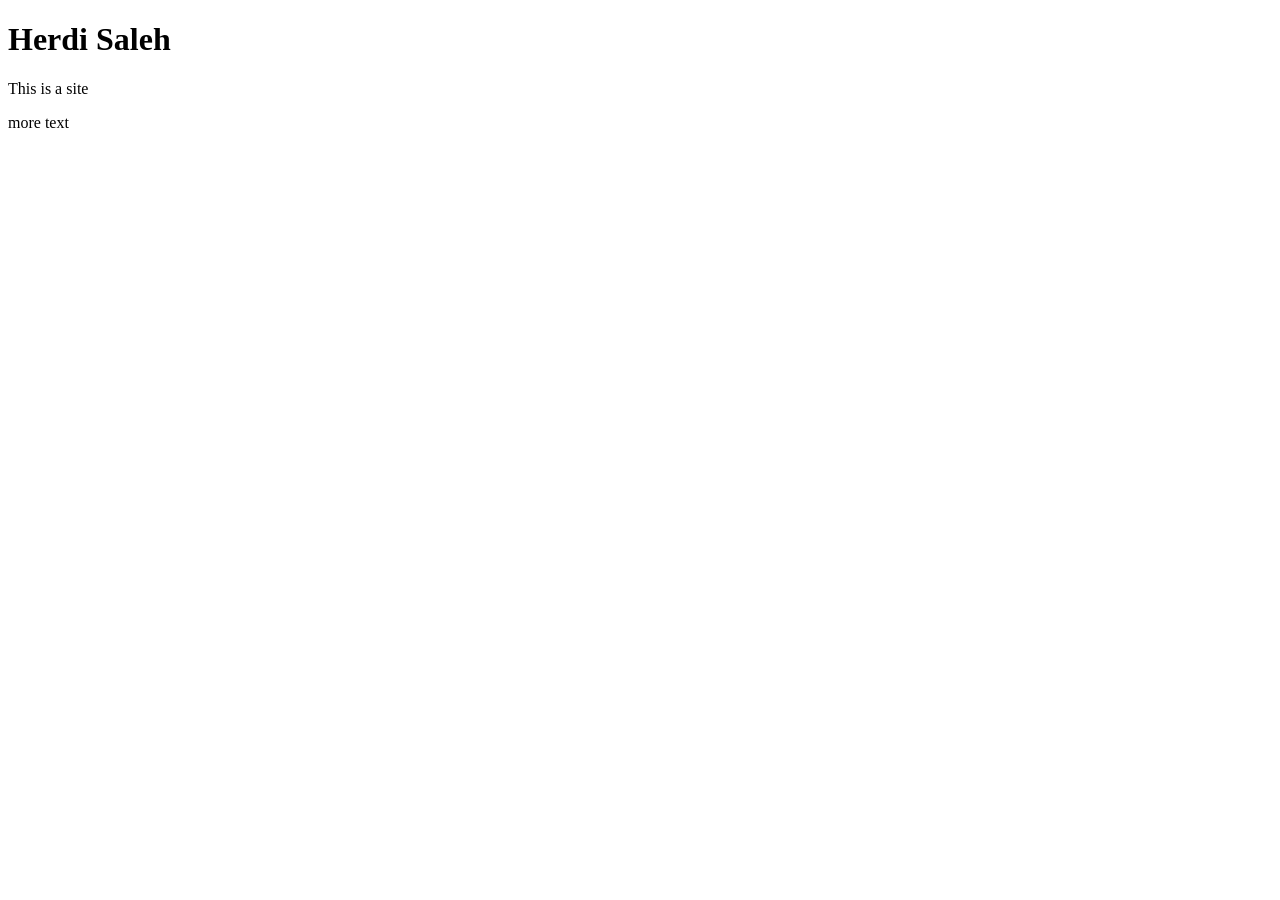
==== docs/index.html @ 2785ae4b "Initial hakyll template" ====
<!DOCTYPE HTML>

<html>
    <head>
        <title>
            Herdi
        </title>
    </head>
    <body>
        <h1>
            Herdi Saleh
        </h1>
        <p>
            This is a site
        </p>
        <p>
            more text
        </p>
    </body>
</html>
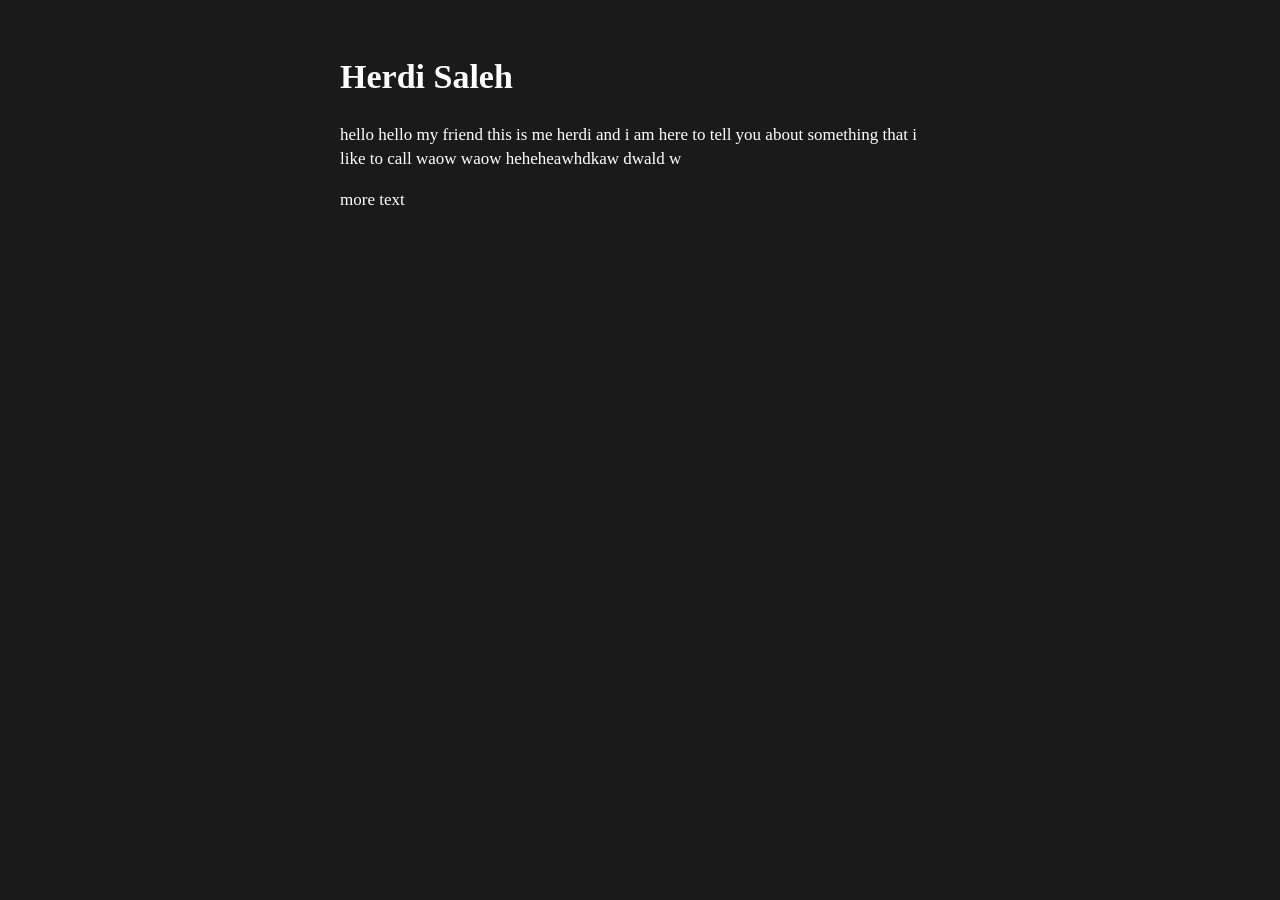
==== commit 01a9f193: "Setup Clay with Hakyll" ====
--- a/docs/index.html
+++ b/docs/index.html
@@ -5,16 +5,19 @@
         <title>
             Herdi
         </title>
+        <link rel="stylesheet" type="text/css" href="style.css">
     </head>
     <body>
-        <h1>
-            Herdi Saleh
-        </h1>
-        <p>
-            This is a site
-        </p>
-        <p>
-            more text
-        </p>
+        <main>
+            <h1>
+                Herdi Saleh
+            </h1>
+            <p>
+                hello hello my friend this is me herdi and i am here to tell you about something that i like to call waow waow heheheawhdkaw dwald w
+            </p>
+            <p>
+                more text
+            </p>
+        </main>
     </body>
 </html>
--- a/docs/style.css
+++ b/docs/style.css
@@ -0,0 +1,15 @@
+
+body
+{
+  background  : #1a1a1a;
+  color       : #ffffff;
+  display     : flex;
+  line-height : 1.4;
+  max-width   : 600px;
+  margin      : 30px auto 30px auto;
+  font-family : "EB Garamond","Garamond", serif;
+  font-size   : 17px;
+}
+
+
+/* Generated with Clay, http://fvisser.nl/clay */
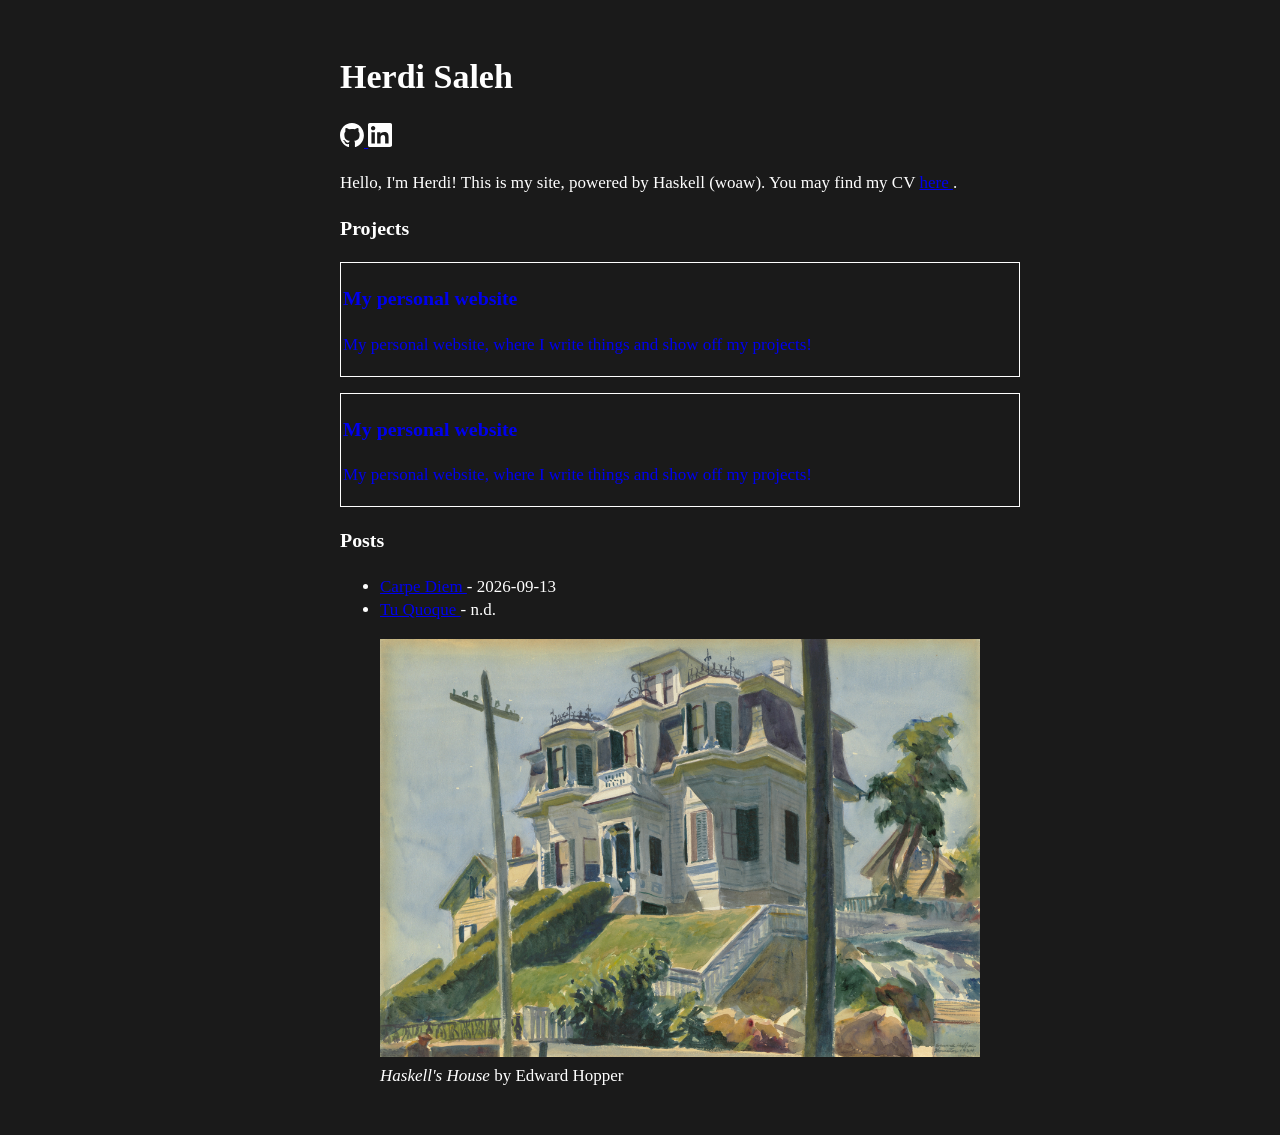
==== commit 33046986: "First draft of website Added support for posts (under /posts/ folder) and projects (JSON input). Als" ====
--- a/docs/index.html
+++ b/docs/index.html
@@ -3,9 +3,9 @@
 <html>
     <head>
         <title>
-            Herdi
+            Herdi's Home
         </title>
-        <link rel="stylesheet" type="text/css" href="style.css">
+        <link rel="stylesheet" type="text/css" href="./style.css">
     </head>
     <body>
         <main>
@@ -13,11 +13,68 @@
                 Herdi Saleh
             </h1>
             <p>
-                hello hello my friend this is me herdi and i am here to tell you about something that i like to call waow waow heheheawhdkaw dwald w
+                <a target="_blank" href="https://github.com/Herdi2">
+                    <img src="./images/github.svg" width="24" height="24">
+                </a>
+                <a target="_blank" href="https://linkedin.com/in/herdi-saleh">
+                    <img src="./images/linkedin.svg" width="24" height="24">
+                </a>
             </p>
             <p>
-                more text
+                Hello, I'm Herdi! This is my site, powered by Haskell (woaw).
+                You may find my CV
+                <a href="./pdfs/Herdi-Saleh-CV.pdf">
+                    here
+                </a>
+                .
             </p>
+            <h3>
+                Projects
+            </h3>
+            <div class="projects-grid">
+                <a class="project-card" href="https://github.com/Herdi2/my-site">
+                    <h3>
+                        My personal website
+                    </h3>
+                    <p>
+                        My personal website, where I write things and show off my projects!
+                    </p>
+                </a>
+                <a class="project-card" href="https://github.com/Herdi2/my-site">
+                    <h3>
+                        My personal website
+                    </h3>
+                    <p>
+                        My personal website, where I write things and show off my projects!
+                    </p>
+                </a>
+            </div>
+            <h3>
+                Posts
+            </h3>
+            <ul>
+                <li>
+                    <a href="./posts/2015-11-28-carpe-diem.html">
+                        Carpe Diem
+                    </a>
+                     - 2026-09-13
+                </li>
+                <li>
+                    <a href="./posts/2015-12-07-tu-quoque.html">
+                        Tu Quoque
+                    </a>
+                     - n.d.
+                </li>
+            </ul>
+            <figure>
+                <img src="./images/Haskell_House.jpg" width="600" height="418">
+                <figcaption>
+                    <em>
+                        Haskell's House
+                    </em>
+                    by Edward Hopper
+                </figcaption>
+            </figure>
         </main>
     </body>
 </html>
--- a/docs/style.css
+++ b/docs/style.css
@@ -11,5 +11,19 @@
   font-size   : 17px;
 }
 
+.projects-grid
+{
+  display  : grid;
+  grid-gap : 16px;
+}
+
+.project-card
+{
+  display         : block;
+  text-decoration : none;
+  border          : 1px solid #ffffff;
+  padding         : 2px 2px 2px 2px;
+}
+
 
 /* Generated with Clay, http://fvisser.nl/clay */
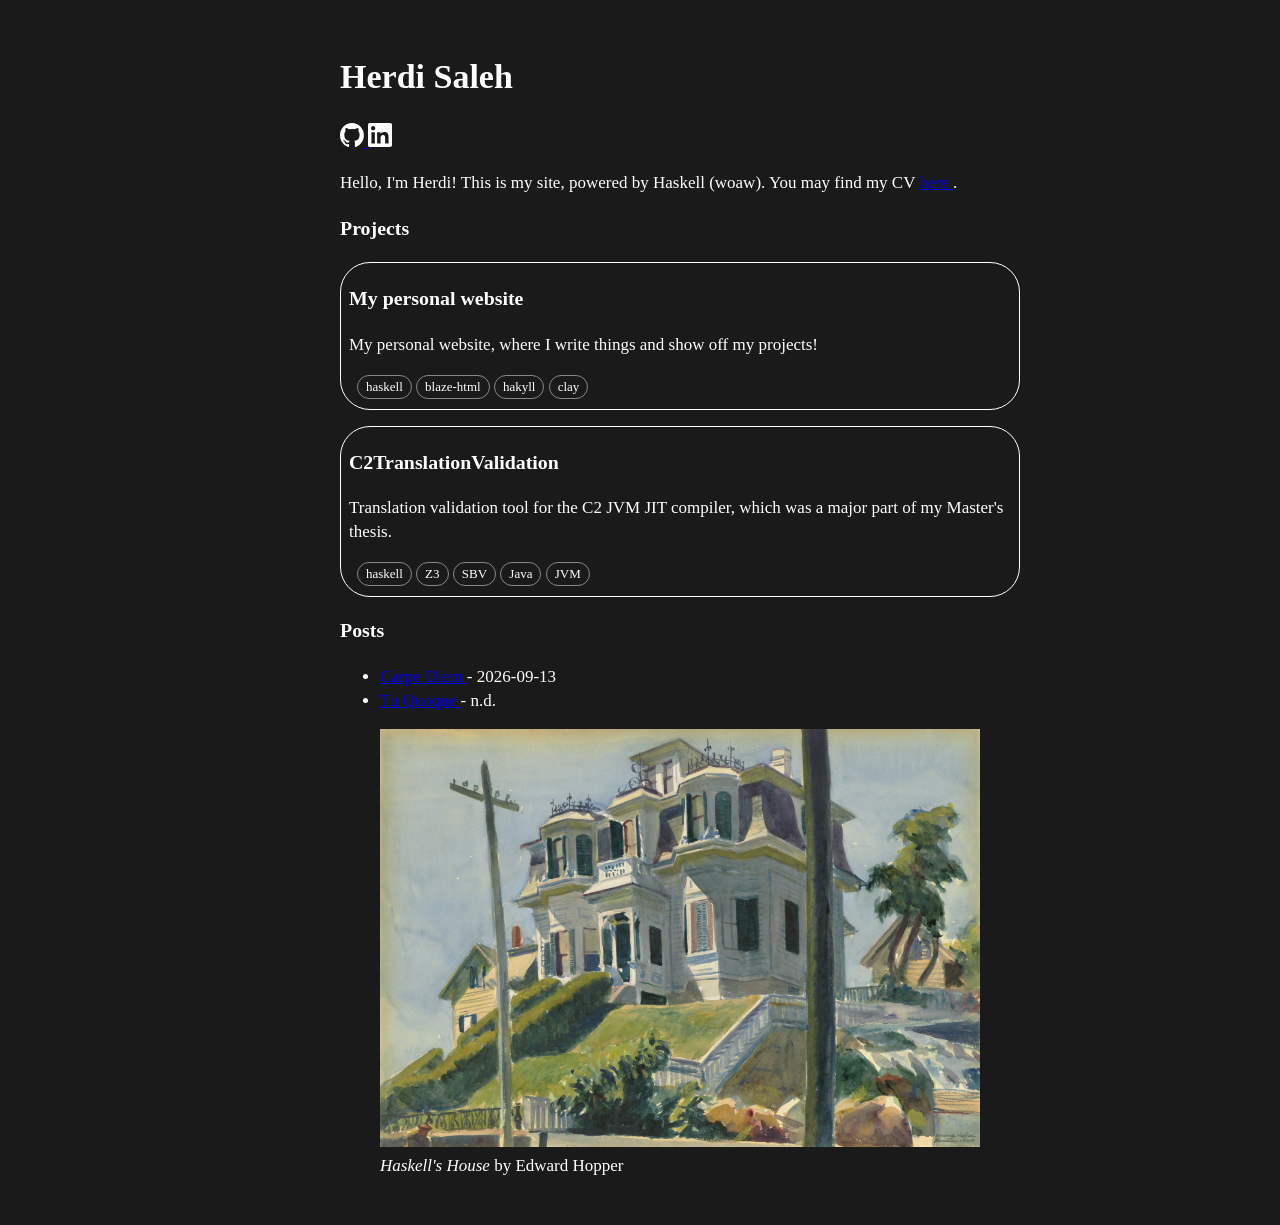
==== commit c994664f: "Added project cards Each project has a clickable card now, opening the GitHub link. Also added tags " ====
--- a/docs/index.html
+++ b/docs/index.html
@@ -5,7 +5,7 @@
         <title>
             Herdi's Home
         </title>
-        <link rel="stylesheet" type="text/css" href="./style.css">
+        <link rel="stylesheet" type="text/css" href="./Style.css">
     </head>
     <body>
         <main>
@@ -39,14 +39,45 @@
                     <p>
                         My personal website, where I write things and show off my projects!
                     </p>
+                    <div class="project-tags">
+                        <span class="project-card-tag">
+                            haskell
+                        </span>
+                        <span class="project-card-tag">
+                            blaze-html
+                        </span>
+                        <span class="project-card-tag">
+                            hakyll
+                        </span>
+                        <span class="project-card-tag">
+                            clay
+                        </span>
+                    </div>
                 </a>
-                <a class="project-card" href="https://github.com/Herdi2/my-site">
+                <a class="project-card" href="https://github.com/Herdi2/C2TranslationValidation">
                     <h3>
-                        My personal website
+                        C2TranslationValidation
                     </h3>
                     <p>
-                        My personal website, where I write things and show off my projects!
+                        Translation validation tool for the C2 JVM JIT compiler, which was a major part of my Master's thesis.
                     </p>
+                    <div class="project-tags">
+                        <span class="project-card-tag">
+                            haskell
+                        </span>
+                        <span class="project-card-tag">
+                            Z3
+                        </span>
+                        <span class="project-card-tag">
+                            SBV
+                        </span>
+                        <span class="project-card-tag">
+                            Java
+                        </span>
+                        <span class="project-card-tag">
+                            JVM
+                        </span>
+                    </div>
                 </a>
             </div>
             <h3>
--- a/docs/Style.css
+++ b/docs/Style.css
@@ -0,0 +1,67 @@
+
+body
+{
+  background  : #1a1a1a;
+  color       : #ffffff;
+  display     : flex;
+  line-height : 1.4;
+  max-width   : 600px;
+  margin      : 30px auto 30px auto;
+  font-family : "EB Garamond","Garamond", serif;
+  font-size   : 17px;
+}
+
+.projects-grid
+{
+  display  : grid;
+  grid-gap : 16px;
+}
+
+.project-card
+{
+  display            : block;
+  text-decoration    : none;
+  color              : inherit;
+  border             : 1px solid #ffffff;
+  border-radius      : 30px 30px 30px 30px;
+  padding-top        : 2px;
+  padding-bottom     : 2px;
+  padding-left       : 8px;
+  padding-right      : 8px;
+  -webkit-transition : all 0.1s ease 0.0s;
+  -moz-transition    : all 0.1s ease 0.0s;
+  -ms-transition     : all 0.1s ease 0.0s;
+  -o-transition      : all 0.1s ease 0.0s;
+  transition         : all 0.1s ease 0.0s;
+}
+
+.project-card:hover
+{
+  background        : #2a2a2a;
+  border-color      : #888888;
+  -webkit-transform : translateY(-2px);
+  -moz-transform    : translateY(-2px);
+  -ms-transform     : translateY(-2px);
+  -o-transform      : translateY(-2px);
+  transform         : translateY(-2px);
+}
+
+.project-tags
+{
+  padding-bottom : 8px;
+  padding-left   : 8px;
+}
+
+.project-card-tag
+{
+  display       : inline-block;
+  color         : inherit;
+  border-radius : 30px 30px 30px 30px;
+  padding       : 2px 8px 2px 8px;
+  border        : 1px solid #888888;
+  font-size     : 13px;
+  white-space   : nowrap;
+}
+
+
+/* Generated with Clay, http://fvisser.nl/clay */
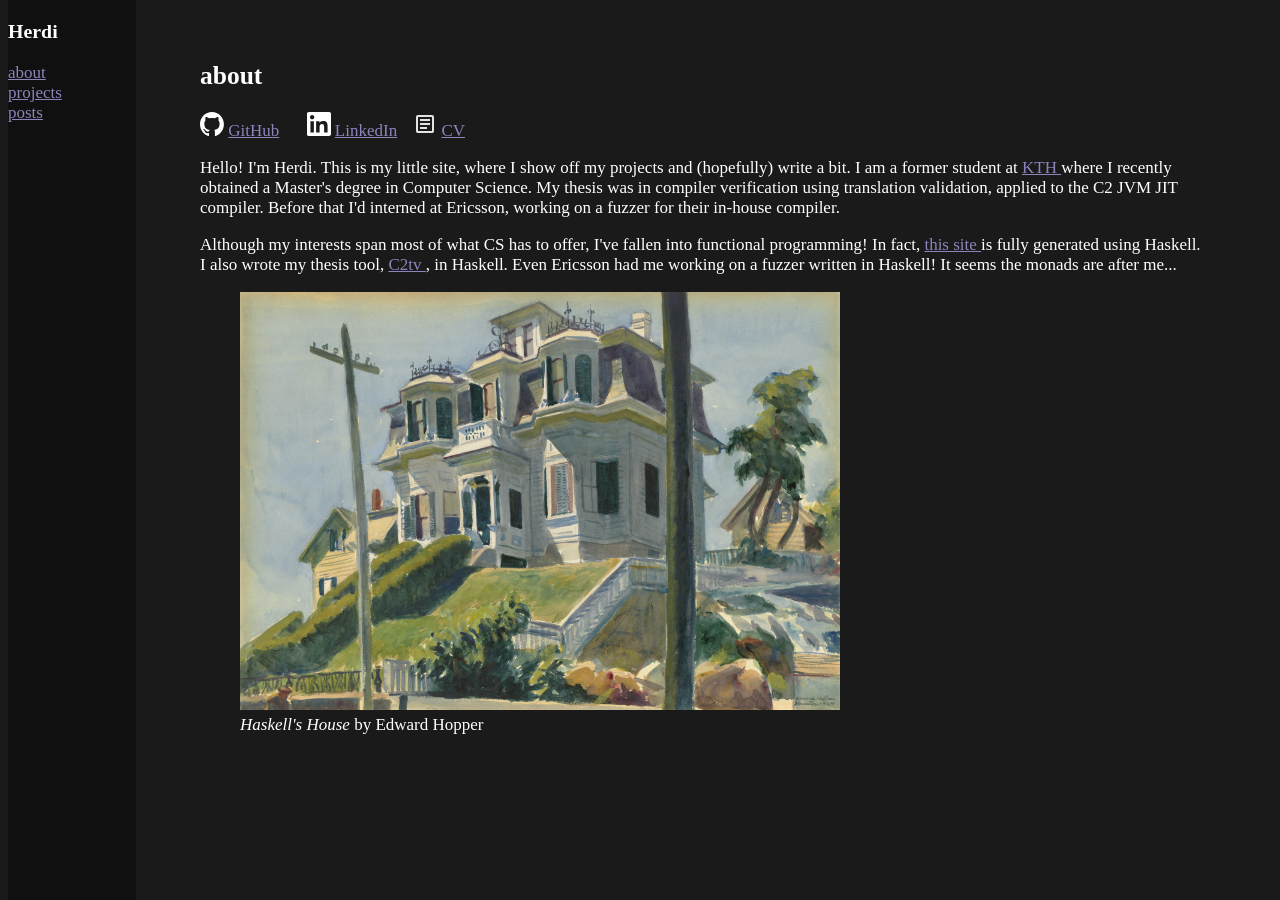
==== commit 27a1a5de: "Full website rewrite I wasn't happy with my previous design, so I rewrote everything with inspiratio" ====
--- a/docs/index.html
+++ b/docs/index.html
@@ -3,100 +3,87 @@
 <html>
     <head>
         <title>
-            Herdi's Home
+            about
         </title>
+        <link rel="icon" type="image/svg+xml" sizes="512x512" href="./images/favicon.svg">
         <link rel="stylesheet" type="text/css" href="./Style.css">
     </head>
     <body>
-        <main>
-            <h1>
-                Herdi Saleh
-            </h1>
-            <p>
-                <a target="_blank" href="https://github.com/Herdi2">
-                    <img src="./images/github.svg" width="24" height="24">
-                </a>
-                <a target="_blank" href="https://linkedin.com/in/herdi-saleh">
-                    <img src="./images/linkedin.svg" width="24" height="24">
-                </a>
-            </p>
-            <p>
-                Hello, I'm Herdi! This is my site, powered by Haskell (woaw).
-                You may find my CV
-                <a href="./pdfs/Herdi-Saleh-CV.pdf">
-                    here
-                </a>
-                .
-            </p>
+        <nav class="sidebar">
             <h3>
-                Projects
-            </h3>
-            <div class="projects-grid">
-                <a class="project-card" href="https://github.com/Herdi2/my-site">
-                    <h3>
-                        My personal website
-                    </h3>
-                    <p>
-                        My personal website, where I write things and show off my projects!
-                    </p>
-                    <div class="project-tags">
-                        <span class="project-card-tag">
-                            haskell
-                        </span>
-                        <span class="project-card-tag">
-                            blaze-html
-                        </span>
-                        <span class="project-card-tag">
-                            hakyll
-                        </span>
-                        <span class="project-card-tag">
-                            clay
-                        </span>
-                    </div>
-                </a>
-                <a class="project-card" href="https://github.com/Herdi2/C2TranslationValidation">
-                    <h3>
-                        C2TranslationValidation
-                    </h3>
-                    <p>
-                        Translation validation tool for the C2 JVM JIT compiler, which was a major part of my Master's thesis.
-                    </p>
-                    <div class="project-tags">
-                        <span class="project-card-tag">
-                            haskell
-                        </span>
-                        <span class="project-card-tag">
-                            Z3
-                        </span>
-                        <span class="project-card-tag">
-                            SBV
-                        </span>
-                        <span class="project-card-tag">
-                            Java
-                        </span>
-                        <span class="project-card-tag">
-                            JVM
-                        </span>
-                    </div>
-                </a>
-            </div>
-            <h3>
-                Posts
+                <b>
+                    Herdi
+                </b>
             </h3>
             <ul>
                 <li>
-                    <a href="./posts/2015-11-28-carpe-diem.html">
-                        Carpe Diem
+                    <a href="./">
+                        about
                     </a>
-                     - 2026-09-13
                 </li>
                 <li>
-                    <a href="./posts/2015-12-07-tu-quoque.html">
-                        Tu Quoque
+                    <a href="./projects.html">
+                        projects
                     </a>
-                     - n.d.
+                </li>
+                <li>
+                    <a href="./posts.html">
+                        posts
+                    </a>
                 </li>
             </ul>
+        </nav>
+        <article>
+            <h1>
+                about
+            </h1>
+            <div class="button-grid">
+                <div>
+                    <img src="./images/github.svg" width="24" height="24">
+                    <a href="https://github.com/Herdi2">
+                        GitHub
+                    </a>
+                </div>
+                <div>
+                    <img src="./images/linkedin.svg" width="24" height="24">
+                    <a href="https://linkedin.com/in/herdi-saleh">
+                        LinkedIn
+                    </a>
+                </div>
+                <div>
+                    <img src="./images/cv.svg" width="24" height="24">
+                    <a href="./pdfs/Herdi-Saleh-CV.pdf">
+                        CV
+                    </a>
+                </div>
+            </div>
+            <div>
+                <p>
+                    Hello! I'm Herdi. This is my little site, where I show off my projects and (hopefully) write a bit.
+                    I am a former student at 
+                    <a href="https://www.kth.se/">
+                        KTH
+                    </a>
+                     where I recently obtained a Master's degree in Computer Science.
+                    My thesis was in compiler verification using translation validation, applied to the C2 JVM JIT compiler.
+                    Before that I'd interned at Ericsson, working on a fuzzer for their in-house compiler.
+                </p>
+                <p>
+                    Although my interests span most of what CS has to offer, I've fallen into functional programming!
+                    In fact, 
+                    <a href="https://github.com/Herdi2/my-site">
+                        this site
+                    </a>
+                     is fully generated using Haskell.
+                    I also wrote my thesis tool, 
+                    <a href="https://github.com/Herdi2/C2TranslationValidation">
+                        C2tv
+                    </a>
+                    , in Haskell.
+                    Even Ericsson had me working on a fuzzer written in Haskell!
+                    It seems the monads are after me...
+                </p>
+            </div>
             <figure>
                 <img src="./images/Haskell_House.jpg" width="600" height="418">
                 <figcaption>
@@ -106,6 +93,6 @@
                     by Edward Hopper
                 </figcaption>
             </figure>
-        </main>
+        </article>
     </body>
 </html>
--- a/docs/Style.css
+++ b/docs/Style.css
@@ -3,56 +3,50 @@
 {
   background  : #1a1a1a;
   color       : #ffffff;
-  display     : flex;
-  line-height : 1.4;
-  max-width   : 600px;
-  margin      : 30px auto 30px auto;
   font-family : "EB Garamond","Garamond", serif;
   font-size   : 17px;
+}
+
+a
+{
+  color : #8d84bb;
+}
+
+a:hover
+{
+  color            : #1a1a1a;
+  background-color : #8d84bb;
+}
+
+.sidebar
+{
+  width      : 10vw;
+  background : #101010;
+  position   : absolute;
+  top        : 0px;
+  bottom     : 0px;
+}
+
+.sidebar ul
+{
+  padding-left : 0vw;
+  list-style   : none outside none;
+}
+
+article
+{
+  margin-left : 10vw;
+  padding     : 2rem 4rem 4rem 4rem;
+  background  : #1a1a1a;
 }
 
 .projects-grid
 {
   display  : grid;
-  grid-gap : 16px;
+  grid-gap : 1rem;
 }
 
-.project-card
-{
-  display            : block;
-  text-decoration    : none;
-  color              : inherit;
-  border             : 1px solid #ffffff;
-  border-radius      : 30px 30px 30px 30px;
-  padding-top        : 2px;
-  padding-bottom     : 2px;
-  padding-left       : 8px;
-  padding-right      : 8px;
-  -webkit-transition : all 0.1s ease 0.0s;
-  -moz-transition    : all 0.1s ease 0.0s;
-  -ms-transition     : all 0.1s ease 0.0s;
-  -o-transition      : all 0.1s ease 0.0s;
-  transition         : all 0.1s ease 0.0s;
-}
-
-.project-card:hover
-{
-  background        : #2a2a2a;
-  border-color      : #888888;
-  -webkit-transform : translateY(-2px);
-  -moz-transform    : translateY(-2px);
-  -ms-transform     : translateY(-2px);
-  -o-transform      : translateY(-2px);
-  transform         : translateY(-2px);
-}
-
-.project-tags
-{
-  padding-bottom : 8px;
-  padding-left   : 8px;
-}
-
-.project-card-tag
+.project-tag
 {
   display       : inline-block;
   color         : inherit;
@@ -63,5 +57,13 @@
   white-space   : nowrap;
 }
 
+.button-grid
+{
+  display               : grid;
+  grid-gap              : 1rem;
+  width                 : max-content;
+  grid-template-columns : 1fr 1fr 1fr;
+}
+
 
 /* Generated with Clay, http://fvisser.nl/clay */
